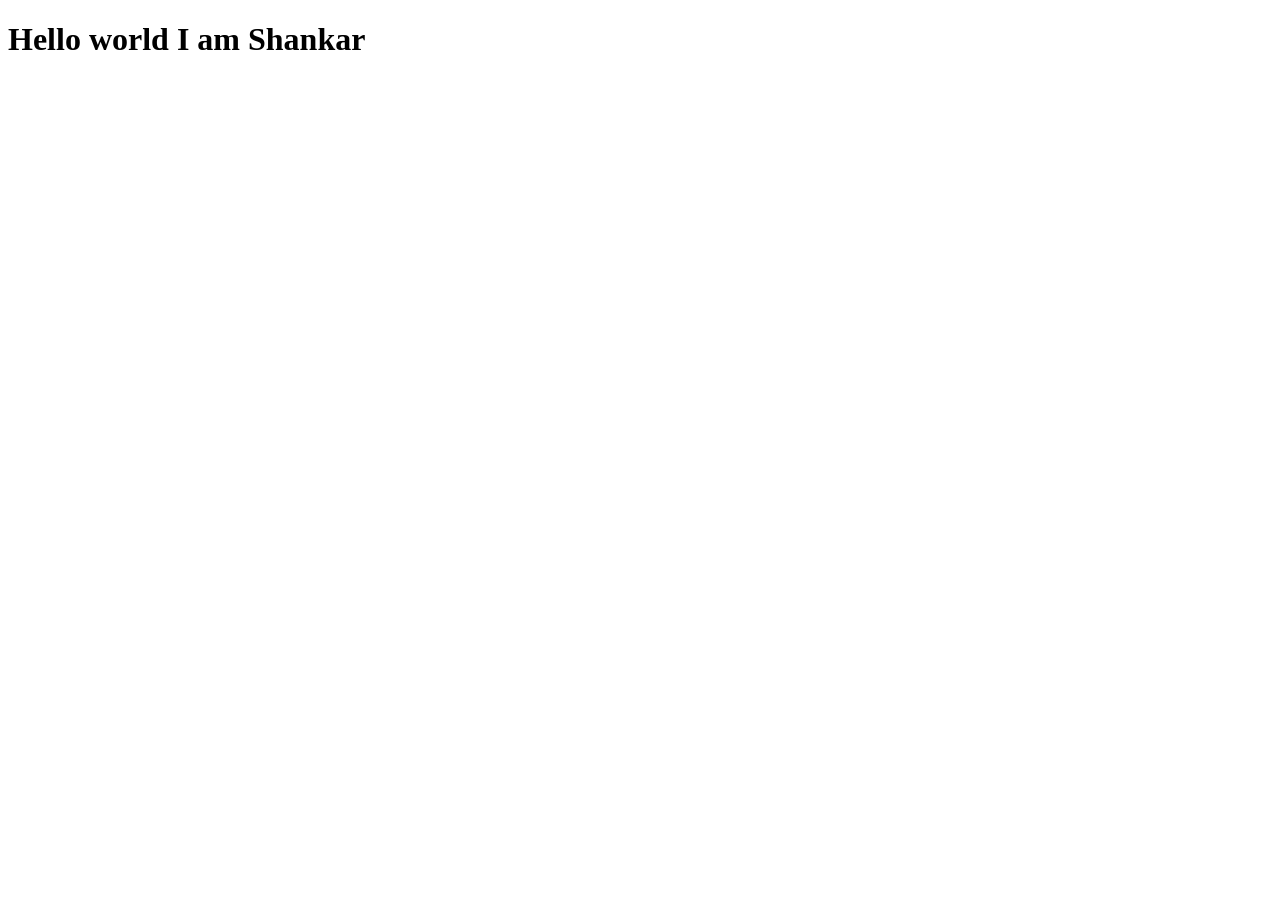
==== src/main/resources/static/index.html @ 91a0ca76 "secondcommit(included html,css and springboot structure)" ====
<!DOCTYPE html>
<html lang="en">
<head>
    <meta charset="UTF-8">
    <meta name="viewport" content="width=device-width, initial-scale=1.0">
    <title>Springboot</title>
    <link rel="stylesheet" href="css/style.css">
</head>
<body>
    <h1>Hello world I am Shankar </h1>
</body>
</html>
---- src/main/resources/static/css/style.css ----
.h1{
    color: aqua;
}
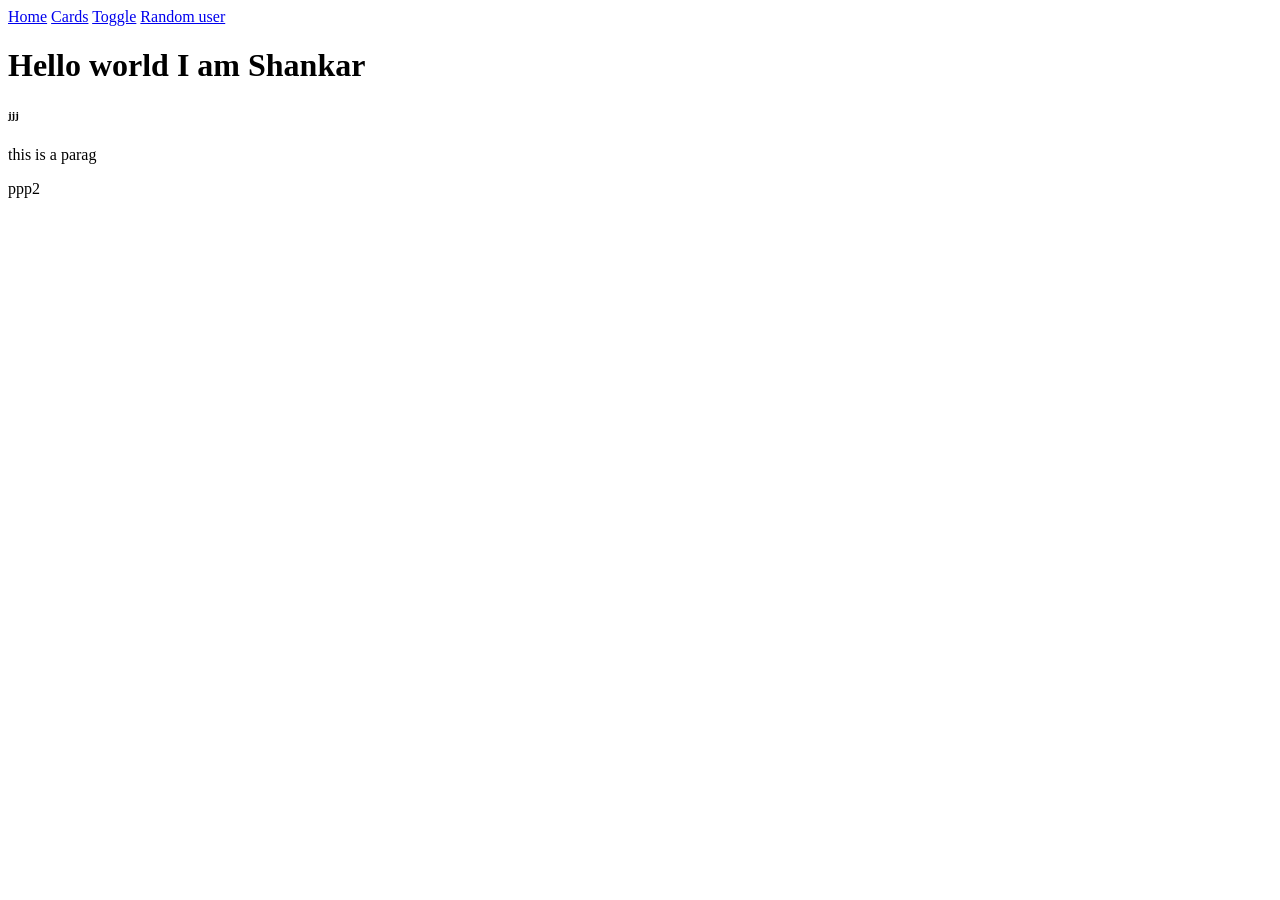
==== commit 39d34c1e: "till 3rd session" ====
--- a/src/main/resources/static/index.html
+++ b/src/main/resources/static/index.html
@@ -7,6 +7,24 @@
     <link rel="stylesheet" href="css/style.css">
 </head>
 <body>
+    <div id="nav">
+        <a href="/index.html"> Home</a>
+        <a href="pages/cards.html"> Cards</a>
+        <a href="pages/toggle.html"> Toggle</a>
+        <a href="home">Random user</a>
+
+        
+    </div>
     <h1>Hello world I am Shankar </h1>
+    
+    <h6  class="h">jjj</h6>
+    <p id="par">this is a parag</p>
+    <p id="par">ppp2</p>
+    
+
+
+
+    <script src="js/side.js"></script>
+   
 </body>
 </html>
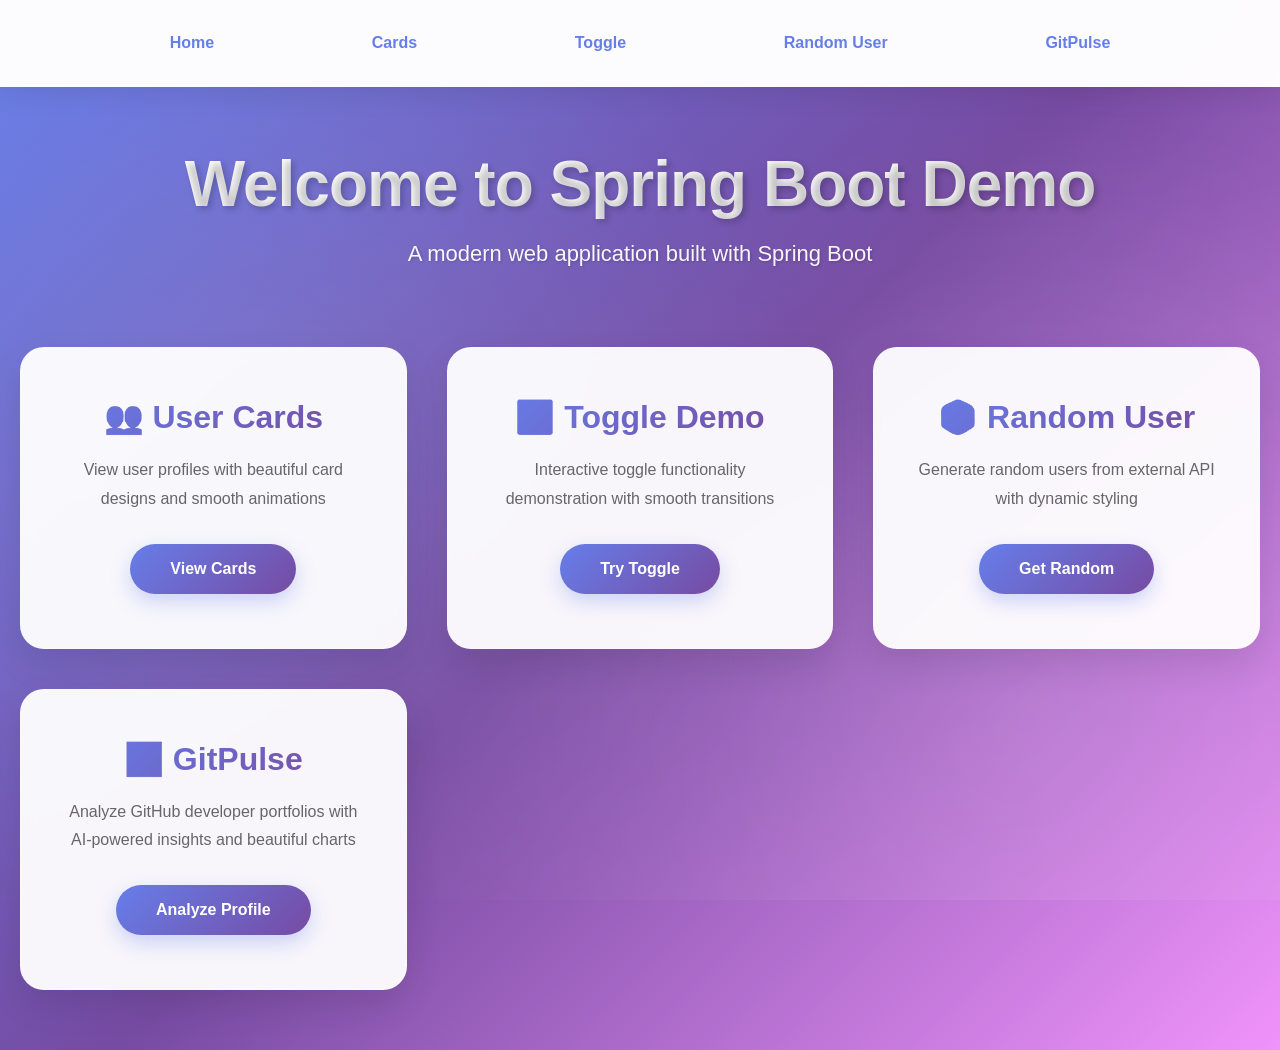
==== commit e9c24b6e: "6th commit" ====
--- a/src/main/resources/static/index.html
+++ b/src/main/resources/static/index.html
@@ -3,28 +3,51 @@
 <head>
     <meta charset="UTF-8">
     <meta name="viewport" content="width=device-width, initial-scale=1.0">
-    <title>Springboot</title>
+    <title>Spring Boot App - Home</title>
     <link rel="stylesheet" href="css/style.css">
 </head>
 <body>
     <div id="nav">
-        <a href="/index.html"> Home</a>
-        <a href="pages/cards.html"> Cards</a>
-        <a href="pages/toggle.html"> Toggle</a>
-        <a href="home">Random user</a>
-
+        <a href="/index.html">Home</a>
+        <a href="/pages/cards.html">Cards</a>
+        <a href="/pages/toggle.html">Toggle</a>
+        <a href="/pages/randomuser.html">Random User</a>
+        <a href="/pages/gitpulse.html">GitPulse</a>
+    </div>
+    
+    <div class="container">
+        <div class="hero">
+            <h1>Welcome to Spring Boot Demo</h1>
+            <p class="subtitle">A modern web application built with Spring Boot</p>
+        </div>
         
+        <div class="features">
+            <div class="feature-card">
+                <h2>👥 User Cards</h2>
+                <p>View user profiles with beautiful card designs and smooth animations</p>
+                <a href="/pages/cards.html" class="btn"><span>View Cards</span></a>
+            </div>
+            
+            <div class="feature-card">
+                <h2>🔄 Toggle Demo</h2>
+                <p>Interactive toggle functionality demonstration with smooth transitions</p>
+                <a href="/pages/toggle.html" class="btn"><span>Try Toggle</span></a>
+            </div>
+            
+            <div class="feature-card">
+                <h2>🎲 Random User</h2>
+                <p>Generate random users from external API with dynamic styling</p>
+                <a href="/pages/randomuser.html" class="btn"><span>Get Random</span></a>
+            </div>
+            
+            <div class="feature-card">
+                <h2>📊 GitPulse</h2>
+                <p>Analyze GitHub developer portfolios with AI-powered insights and beautiful charts</p>
+                <a href="/pages/gitpulse.html" class="btn"><span>Analyze Profile</span></a>
+            </div>
+        </div>
     </div>
-    <h1>Hello world I am Shankar </h1>
-    
-    <h6  class="h">jjj</h6>
-    <p id="par">this is a parag</p>
-    <p id="par">ppp2</p>
-    
-
-
 
     <script src="js/side.js"></script>
-   
 </body>
 </html>
--- a/src/main/resources/static/css/style.css
+++ b/src/main/resources/static/css/style.css
@@ -1,3 +1,304 @@
-.h1{
-    color: aqua;
-}+/* ===== Global Styles ===== */
+* {
+    margin: 0;
+    padding: 0;
+    box-sizing: border-box;
+}
+
+body {
+    font-family: 'Inter', 'Segoe UI', Tahoma, Geneva, Verdana, sans-serif;
+    background: linear-gradient(135deg, #667eea 0%, #764ba2 50%, #f093fb 100%);
+    min-height: 100vh;
+    color: #333;
+    position: relative;
+    overflow-x: hidden;
+}
+
+/* Animated background effect */
+body::before {
+    content: '';
+    position: fixed;
+    top: 0;
+    left: 0;
+    width: 100%;
+    height: 100%;
+    background: 
+        radial-gradient(circle at 20% 50%, rgba(255, 255, 255, 0.1) 0%, transparent 50%),
+        radial-gradient(circle at 80% 80%, rgba(255, 255, 255, 0.1) 0%, transparent 50%);
+    animation: backgroundMove 15s ease infinite;
+    pointer-events: none;
+    z-index: 0;
+}
+
+@keyframes backgroundMove {
+    0%, 100% { transform: scale(1) translate(0, 0); }
+    50% { transform: scale(1.1) translate(20px, 20px); }
+}
+
+/* ===== Navigation Bar ===== */
+#nav {
+    display: flex;
+    justify-content: space-evenly;
+    align-items: center;
+    background: rgba(255, 255, 255, 0.98);
+    backdrop-filter: blur(20px);
+    padding: 20px 40px;
+    box-shadow: 0 4px 30px rgba(0, 0, 0, 0.1);
+    position: sticky;
+    top: 0;
+    z-index: 1000;
+    border-bottom: 1px solid rgba(255, 255, 255, 0.3);
+}
+
+#nav a {
+    position: relative;
+    padding: 14px 28px;
+    text-decoration: none;
+    color: #667eea;
+    font-weight: 600;
+    font-size: 16px;
+    border-radius: 12px;
+    transition: all 0.4s cubic-bezier(0.4, 0, 0.2, 1);
+    overflow: hidden;
+}
+
+#nav a::before {
+    content: '';
+    position: absolute;
+    top: 0;
+    left: -100%;
+    width: 100%;
+    height: 100%;
+    background: linear-gradient(135deg, #667eea 0%, #764ba2 100%);
+    transition: left 0.4s ease;
+    z-index: -1;
+    border-radius: 12px;
+}
+
+#nav a:hover::before {
+    left: 0;
+}
+
+#nav a:hover {
+    color: white;
+    transform: translateY(-3px);
+    box-shadow: 0 8px 20px rgba(102, 126, 234, 0.4);
+}
+
+#nav a:active {
+    transform: translateY(-1px);
+}
+
+/* ===== Container ===== */
+.container {
+    max-width: 1400px;
+    margin: 0 auto;
+    padding: 60px 20px;
+    position: relative;
+    z-index: 1;
+}
+
+/* ===== Hero Section ===== */
+.hero {
+    text-align: center;
+    color: white;
+    margin-bottom: 80px;
+    animation: fadeInDown 1s ease;
+}
+
+.hero h1 {
+    font-size: 64px;
+    font-weight: 800;
+    margin-bottom: 20px;
+    text-shadow: 3px 3px 6px rgba(0, 0, 0, 0.2);
+    background: linear-gradient(45deg, #fff, #f0f0f0);
+    -webkit-background-clip: text;
+    -webkit-text-fill-color: transparent;
+    background-clip: text;
+    letter-spacing: -1px;
+}
+
+.hero .subtitle {
+    font-size: 22px;
+    opacity: 0.95;
+    font-weight: 300;
+    text-shadow: 1px 1px 3px rgba(0, 0, 0, 0.2);
+}
+
+/* ===== Features Grid ===== */
+.features {
+    display: grid;
+    grid-template-columns: repeat(auto-fit, minmax(320px, 1fr));
+    gap: 40px;
+    animation: fadeInUp 1s ease 0.3s backwards;
+}
+
+.feature-card {
+    background: rgba(255, 255, 255, 0.95);
+    backdrop-filter: blur(10px);
+    padding: 50px 40px;
+    border-radius: 24px;
+    box-shadow: 0 15px 35px rgba(0, 0, 0, 0.1);
+    text-align: center;
+    transition: all 0.4s cubic-bezier(0.4, 0, 0.2, 1);
+    position: relative;
+    overflow: hidden;
+    border: 1px solid rgba(255, 255, 255, 0.3);
+}
+
+.feature-card::before {
+    content: '';
+    position: absolute;
+    top: -2px;
+    left: -2px;
+    right: -2px;
+    bottom: -2px;
+    background: linear-gradient(135deg, #667eea, #764ba2);
+    border-radius: 24px;
+    opacity: 0;
+    transition: opacity 0.4s ease;
+    z-index: -1;
+}
+
+.feature-card:hover::before {
+    opacity: 1;
+}
+
+.feature-card:hover {
+    transform: translateY(-15px) scale(1.02);
+    box-shadow: 0 25px 50px rgba(0, 0, 0, 0.2);
+}
+
+.feature-card h2 {
+    background: linear-gradient(135deg, #667eea 0%, #764ba2 100%);
+    -webkit-background-clip: text;
+    -webkit-text-fill-color: transparent;
+    background-clip: text;
+    margin-bottom: 20px;
+    font-size: 32px;
+    font-weight: 700;
+}
+
+.feature-card p {
+    color: #666;
+    margin-bottom: 30px;
+    line-height: 1.8;
+    font-size: 16px;
+}
+
+/* ===== Buttons ===== */
+.btn {
+    display: inline-block;
+    padding: 16px 40px;
+    background: linear-gradient(135deg, #667eea 0%, #764ba2 100%);
+    color: white;
+    text-decoration: none;
+    border-radius: 50px;
+    font-weight: 700;
+    font-size: 16px;
+    transition: all 0.4s cubic-bezier(0.4, 0, 0.2, 1);
+    box-shadow: 0 8px 20px rgba(102, 126, 234, 0.3);
+    position: relative;
+    overflow: hidden;
+}
+
+.btn::before {
+    content: '';
+    position: absolute;
+    top: 0;
+    left: -100%;
+    width: 100%;
+    height: 100%;
+    background: linear-gradient(135deg, #764ba2 0%, #667eea 100%);
+    transition: left 0.4s ease;
+}
+
+.btn:hover::before {
+    left: 0;
+}
+
+.btn span {
+    position: relative;
+    z-index: 1;
+}
+
+.btn:hover {
+    transform: translateY(-3px) scale(1.05);
+    box-shadow: 0 15px 35px rgba(102, 126, 234, 0.5);
+}
+
+.btn:active {
+    transform: translateY(-1px) scale(1.03);
+}
+
+/* ===== Animations ===== */
+@keyframes fadeInDown {
+    from {
+        opacity: 0;
+        transform: translateY(-50px);
+    }
+    to {
+        opacity: 1;
+        transform: translateY(0);
+    }
+}
+
+@keyframes fadeInUp {
+    from {
+        opacity: 0;
+        transform: translateY(50px);
+    }
+    to {
+        opacity: 1;
+        transform: translateY(0);
+    }
+}
+
+/* ===== Responsive Design ===== */
+@media (max-width: 768px) {
+    #nav {
+        padding: 15px 20px;
+        flex-wrap: wrap;
+        gap: 10px;
+    }
+    
+    #nav a {
+        padding: 10px 16px;
+        font-size: 14px;
+    }
+    
+    .hero h1 {
+        font-size: 40px;
+    }
+    
+    .hero .subtitle {
+        font-size: 18px;
+    }
+    
+    .features {
+        grid-template-columns: 1fr;
+        gap: 30px;
+    }
+    
+    .feature-card {
+        padding: 40px 30px;
+    }
+}
+
+/* ===== Scrollbar Styling ===== */
+::-webkit-scrollbar {
+    width: 12px;
+}
+
+::-webkit-scrollbar-track {
+    background: rgba(255, 255, 255, 0.1);
+}
+
+::-webkit-scrollbar-thumb {
+    background: linear-gradient(135deg, #667eea 0%, #764ba2 100%);
+    border-radius: 6px;
+}
+
+::-webkit-scrollbar-thumb:hover {
+    background: linear-gradient(135deg, #764ba2 0%, #667eea 100%);
+}
